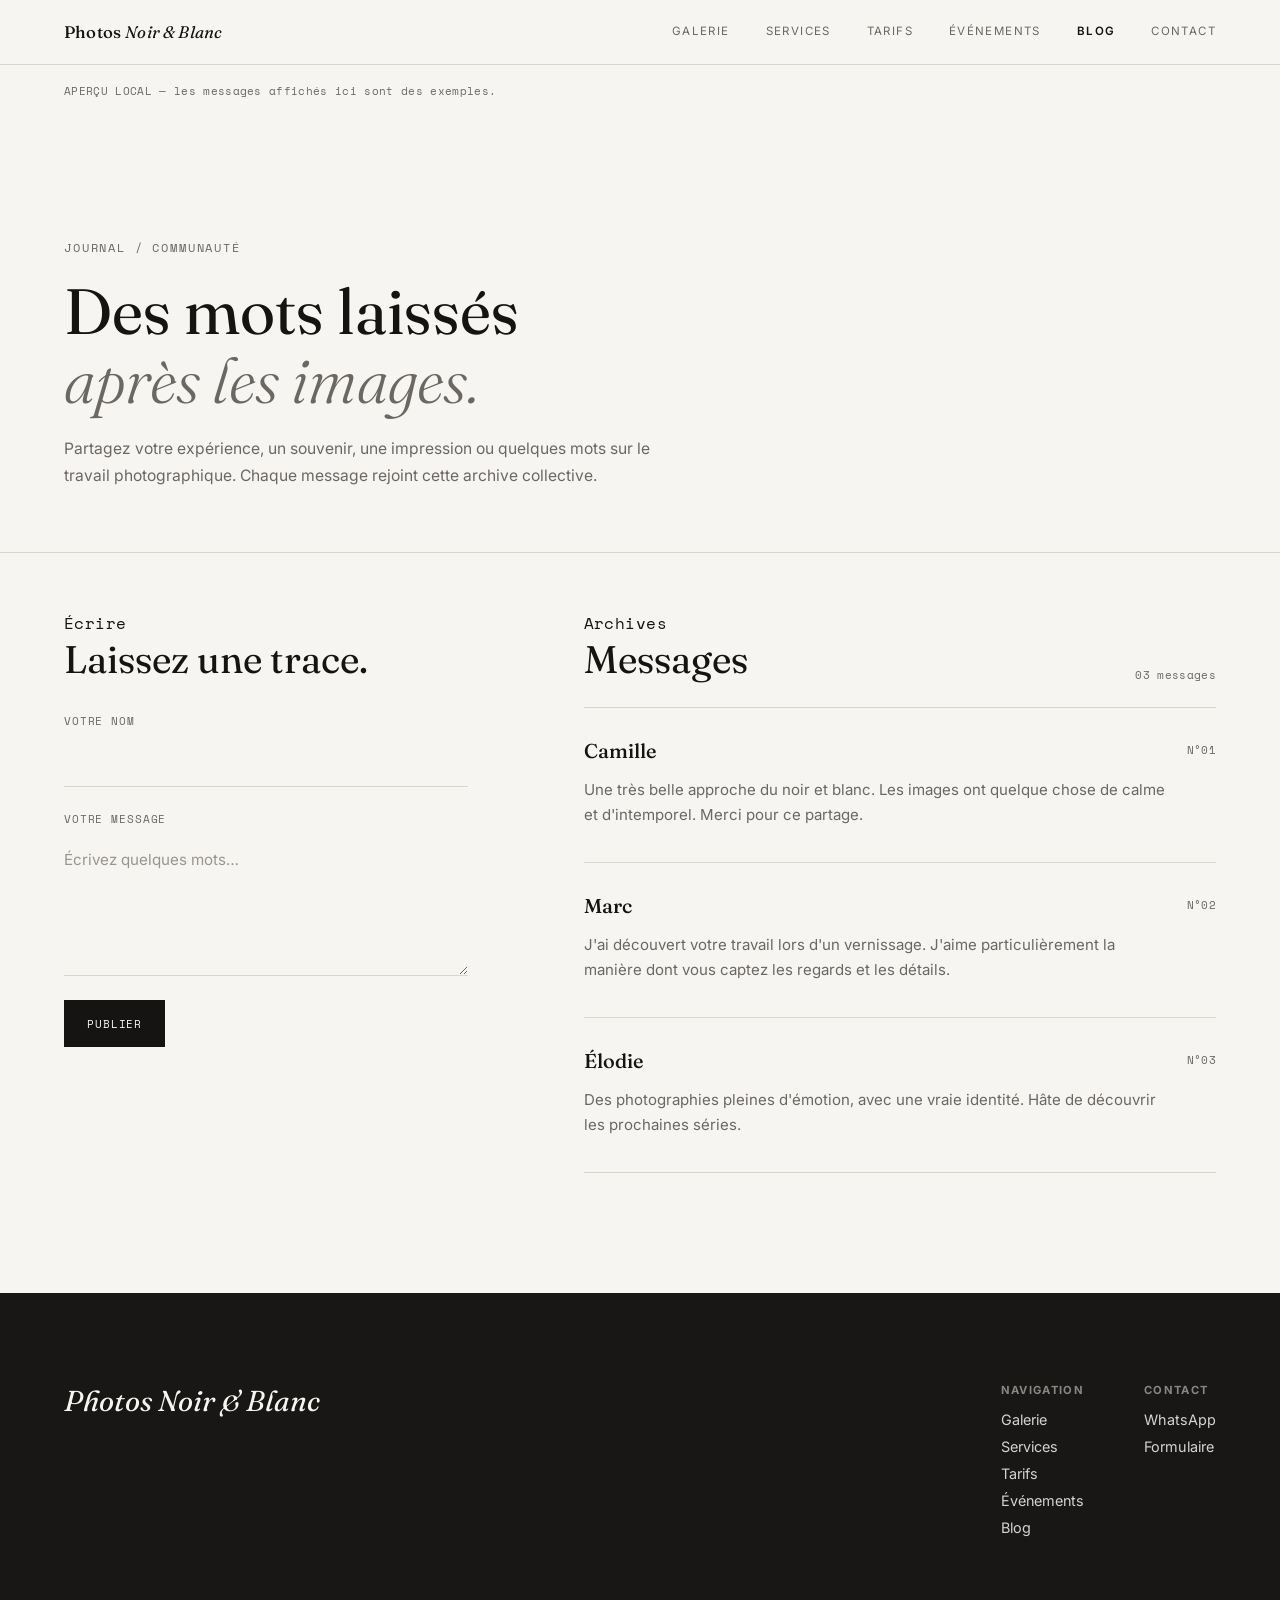
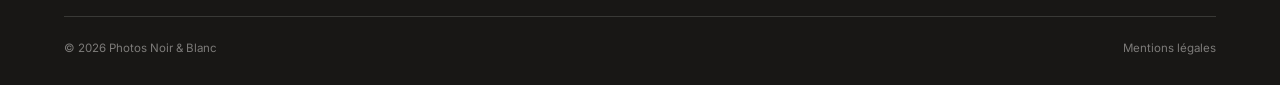
==== blog-preview.html @ 67def0b8 "Add files via upload" ====
<!DOCTYPE html>
<html lang="fr">
<head>
<meta charset="UTF-8">
<meta name="viewport" content="width=device-width, initial-scale=1.0">

<title>Blog — Photos Noir et Blanc</title>

<link rel="preconnect" href="https://fonts.googleapis.com">
<link href="https://fonts.googleapis.com/css2?family=Fraunces:ital,opsz,wght@0,9..144,300;0,9..144,500;0,9..144,600;1,9..144,400;1,9..144,500&family=Inter:wght@400;500;600&family=Space+Mono&display=swap" rel="stylesheet">
<link rel="stylesheet" href="style.css">
</head>

<body class="page-blog">

<header>
  <a href="index.html" class="wordmark">
    Photos <em>Noir & Blanc</em>
  </a>

  <button
    class="menu-toggle"
    type="button"
    aria-label="Ouvrir le menu"
    aria-expanded="false"
  >
    <span></span>
    <span></span>
  </button>

  <nav>
    <a href="galerie.html">Galerie</a>
    <a href="services.html">Services</a>
    <a href="tarifs.html">Tarifs</a>
    <a href="evenement.html">Événements</a>
    <a href="blog-preview.html" aria-current="page">Blog</a>
    <a href="contact.html">Contact</a>
  </nav>
</header>

<main>
  <div style="max-width:1500px;margin:18px auto 0;padding:0 5vw;">
    <div class="mono" style="font-size:.68rem;color:var(--mid);">
      APERÇU LOCAL — les messages affichés ici sont des exemples.
    </div>
  </div>


  <section class="blog-hero">
    <div class="tag mono">Journal / communauté</div>

    <h1>
      Des mots laissés <em>après les images.</em>
    </h1>

    <p>
      Partagez votre expérience, un souvenir, une impression ou quelques mots
      sur le travail photographique. Chaque message rejoint cette archive collective.
    </p>
  </section>

  <section class="blog-layout">

    <aside class="blog-form-wrap">

      <div class="section-label mono">Écrire</div>
      <h2>Laissez une trace.</h2>

      

      <form action="#" method="get" onsubmit="return false;">

        <div class="blog-field">
          <label for="username">Votre nom</label>

          <input
            id="username"
            type="text"
            name="username"
            maxlength="80"
            autocomplete="name"
            required
          >
        </div>

        <div class="blog-field">
          <label for="content">Votre message</label>

          <textarea
            id="content"
            name="content"
            maxlength="3000"
            placeholder="Écrivez quelques mots…"
            required
          ></textarea>
        </div>

        <button class="blog-submit" type="button">
          Publier
        </button>

      </form>
    </aside>

    <section class="blog-messages">

      <div class="blog-messages-head">
        <div>
          <div class="section-label mono">Archives</div>
          <h2>Messages</h2>
        </div>

        <span class="blog-count mono">03 messages</span>
      </div>

      <article class="blog-message">
        <div class="blog-message-meta">
          <div class="blog-message-author">Camille</div>
          <span class="blog-message-number mono">N°01</span>
        </div>
        <p>Une très belle approche du noir et blanc. Les images ont quelque chose de calme et d'intemporel. Merci pour ce partage.</p>
      </article>

      <article class="blog-message">
        <div class="blog-message-meta">
          <div class="blog-message-author">Marc</div>
          <span class="blog-message-number mono">N°02</span>
        </div>
        <p>J'ai découvert votre travail lors d'un vernissage. J'aime particulièrement la manière dont vous captez les regards et les détails.</p>
      </article>

      <article class="blog-message">
        <div class="blog-message-meta">
          <div class="blog-message-author">Élodie</div>
          <span class="blog-message-number mono">N°03</span>
        </div>
        <p>Des photographies pleines d'émotion, avec une vraie identité. Hâte de découvrir les prochaines séries.</p>
      </article>

    </section>

  </section>

</main>

<footer>

  <div class="foot-top">

    <div class="wordmark2">
      Photos Noir & Blanc
    </div>

    <div class="foot-links">

      <div>
        <h4>Navigation</h4>
        <a href="galerie.html">Galerie</a>
        <a href="services.html">Services</a>
        <a href="tarifs.html">Tarifs</a>
        <a href="evenement.html">Événements</a>
        <a href="blog.php">Blog</a>
      </div>

      <div>
        <h4>Contact</h4>
        <a
          href="https://wa.me/41797965654"
          target="_blank"
          rel="noopener"
        >
          WhatsApp
        </a>
        <a href="contact.html">Formulaire</a>
      </div>

    </div>

  </div>

  <div class="foot-bottom">
    <span>© 2026 Photos Noir & Blanc</span>
    <span>Mentions légales</span>
  </div>

</footer>

<script>
const menuToggle = document.querySelector('.menu-toggle');
const nav = document.querySelector('header nav');

if (menuToggle && nav) {
  menuToggle.addEventListener('click', () => {
    const isOpen = nav.classList.toggle('active');

    menuToggle.classList.toggle('active', isOpen);
    menuToggle.setAttribute('aria-expanded', String(isOpen));
    menuToggle.setAttribute(
      'aria-label',
      isOpen ? 'Fermer le menu' : 'Ouvrir le menu'
    );

    document.body.classList.toggle('menu-open', isOpen);
  });

  nav.querySelectorAll('a').forEach(link => {
    link.addEventListener('click', () => {
      nav.classList.remove('active');
      menuToggle.classList.remove('active');
      menuToggle.setAttribute('aria-expanded', 'false');
      menuToggle.setAttribute('aria-label', 'Ouvrir le menu');
      document.body.classList.remove('menu-open');
    });
  });

  document.addEventListener('keydown', event => {
    if (event.key === 'Escape' && nav.classList.contains('active')) {
      nav.classList.remove('active');
      menuToggle.classList.remove('active');
      menuToggle.setAttribute('aria-expanded', 'false');
      menuToggle.setAttribute('aria-label', 'Ouvrir le menu');
      document.body.classList.remove('menu-open');
      menuToggle.focus();
    }
  });
}
</script>

</body>
</html>
---- style.css ----
:root{
  --paper:#F6F5F2;
  --ink:#151413;
  --mid:#6B6864;
  --line:#DAD7D1;
  --charcoal:#181715;
  --charcoal-2:#242220;
}
*{margin:0;padding:0;box-sizing:border-box;}
html{scroll-behavior:smooth;}
body{
  background:var(--paper);
  color:var(--ink);
  font-family:'Inter',sans-serif;
  -webkit-font-smoothing:antialiased;
}
a{color:inherit;text-decoration:none;}
img{display:block;width:100%;height:100%;object-fit:cover;}
.mono{font-family:'Space Mono',monospace;letter-spacing:.03em;}
.display{font-family:'Fraunces',serif;}

/* ---------- header ---------- */
header{
  position:sticky;top:0;z-index:50;
  display:flex;align-items:center;justify-content:space-between;
  padding:22px 5vw;
  background:rgba(246,245,242,.88);
  backdrop-filter:blur(6px);
  border-bottom:1px solid var(--line);
}
.wordmark{font-family:'Fraunces',serif;font-weight:500;font-size:1.05rem;letter-spacing:.01em;}
.wordmark em{font-style:italic;font-weight:400;}
nav{display:flex;gap:clamp(16px,3vw,36px);}
nav a{
  font-size:.72rem;text-transform:uppercase;letter-spacing:.12em;
  color:var(--mid);position:relative;padding-bottom:2px;
  transition:color .2s;
}
nav a:hover, nav a:focus-visible{color:var(--ink);}

/* Page active dans la navigation */
nav a[aria-current="page"]{
  color:var(--ink);
  font-weight:600;
}

nav a:focus-visible{outline:2px solid var(--ink);outline-offset:4px;}

.menu-toggle{
  display:none;width:32px;height:30px;padding:0;border:0;
  background:transparent;cursor:pointer;position:relative;
  z-index:52;color:var(--ink);
}
.menu-toggle span{
  position:absolute;left:0;width:100%;height:1px;
  background:currentColor;
  transition:transform .35s ease,top .35s ease;
}
.menu-toggle span:first-child{top:9px;}
.menu-toggle span:last-child{top:20px;}

@media (max-width:760px){
  header{padding:18px 22px;}
  .wordmark{position:relative;z-index:52;}
  .menu-toggle{display:block;}

  header nav{
    position:fixed;inset:0;z-index:51;min-height:100svh;
    padding:100px 28px 45px;background:var(--paper);
    display:flex;flex-direction:column;align-items:flex-start;
    justify-content:center;gap:22px;
    opacity:0;visibility:hidden;pointer-events:none;
    transform:translateY(-8px);
    transition:opacity .35s ease,transform .35s ease,visibility .35s ease;
  }
  header nav.active{
    opacity:1;visibility:visible;pointer-events:auto;
    transform:translateY(0);
  }
  header nav a{
    font-family:'Fraunces',serif;
    font-size:clamp(2rem,10vw,3.6rem);
    text-transform:none;letter-spacing:0;line-height:1.05;
    color:var(--ink);
  }
  .menu-toggle.active span:first-child{
    top:15px;transform:rotate(45deg);
  }
  .menu-toggle.active span:last-child{
    top:15px;transform:rotate(-45deg);
  }
  body.menu-open{overflow:hidden;}
}

/* ---------- hero ---------- */
.hero{
  position:relative;
  height:100svh;min-height:560px;
  overflow:hidden;
  background:var(--charcoal);
}
.hero img{
  width:100%;height:100%;object-fit:cover;
  filter:saturate(0) contrast(1.03);
  opacity:.94;
}
.sprocket-rail{
  position:absolute;top:0;bottom:0;width:22px;
  display:flex;flex-direction:column;justify-content:space-evenly;
  align-items:center;z-index:3;
}
.sprocket-rail.left{left:0;background:linear-gradient(90deg,rgba(0,0,0,.55),transparent);}
.sprocket-rail.right{right:0;background:linear-gradient(270deg,rgba(0,0,0,.55),transparent);}
.sprocket-rail span{
  width:7px;height:9px;border-radius:2px;
  background:rgba(246,245,242,.55);
}
.frame-tag{
  position:absolute;top:26px;left:38px;z-index:3;
  color:var(--paper);font-size:.72rem;letter-spacing:.14em;
  display:flex;align-items:center;gap:10px;
}
.frame-tag::before{content:"";width:7px;height:7px;border-radius:50%;background:#e2483b;opacity:.85;}
.hero-copy{
  position:absolute;left:0;right:0;bottom:0;z-index:3;
  padding:0 5vw 64px;
  color:var(--paper);
}
.hero-copy .eyebrow{
  font-size:.72rem;letter-spacing:.16em;text-transform:uppercase;
  color:rgba(246,245,242,.7);margin-bottom:18px;
}
.hero-copy h1{
  font-family:'Fraunces',serif;font-weight:400;
  font-size:clamp(2.4rem,6.2vw,5.4rem);
  line-height:1.02;max-width:16ch;
}
.hero-copy h1 em{font-style:italic;font-weight:300;}
.hero-scroll{
  position:absolute;right:5vw;bottom:64px;z-index:3;
  color:var(--paper);font-size:.7rem;letter-spacing:.12em;
  writing-mode:vertical-rl;display:flex;align-items:center;gap:10px;
  opacity:.8;
}
.hero-scroll::after{content:"";width:1px;height:46px;background:rgba(246,245,242,.55);}
.hero::after{
  content:"";position:absolute;inset:0;z-index:2;
  background:linear-gradient(to top,rgba(10,10,9,.72) 0%,rgba(10,10,9,0) 42%);
}

/* ---------- statement ---------- */
.statement{
  padding:min(16vw,150px) 5vw min(12vw,110px);
  max-width:1100px;margin:0 auto;
}
.statement .tag{
  font-size:.72rem;letter-spacing:.16em;text-transform:uppercase;color:var(--mid);
  margin-bottom:28px;
}
.statement p{
  font-family:'Fraunces',serif;font-weight:300;
  font-size:clamp(1.5rem,3.4vw,2.5rem);
  line-height:1.35;max-width:22ch;
}
.statement p em{font-style:italic;color:var(--mid);}

/* ---------- contact sheet ---------- */
.sheet-head{
  display:flex;justify-content:space-between;align-items:flex-end;
  padding:0 5vw 30px;max-width:1500px;margin:0 auto;
  border-bottom:1px solid var(--line);
}
.sheet-head h2{font-family:'Fraunces',serif;font-weight:400;font-size:clamp(1.6rem,2.6vw,2.2rem);}
.sheet-head .count{font-size:.75rem;color:var(--mid);}
.sheet{
  max-width:1500px;margin:0 auto;padding:34px 5vw 10px;
  display:grid;grid-template-columns:repeat(4,1fr);gap:14px;
}
@media (max-width:980px){.sheet{grid-template-columns:repeat(2,1fr);}}
@media (max-width:520px){.sheet{grid-template-columns:1fr;}}
.frame{
  position:relative;aspect-ratio:4/5;overflow:hidden;
  background:var(--charcoal);cursor:pointer;
}
.frame img{
  filter:saturate(0) contrast(1.02);
  transition:transform .7s cubic-bezier(.2,.7,.2,1);
}
.frame:hover img{transform:scale(1.045);}
.frame .fnum{
  position:absolute;top:10px;left:12px;z-index:2;
  font-size:.68rem;color:var(--paper);opacity:.85;
}
.frame .fcap{
  position:absolute;left:12px;right:12px;bottom:12px;z-index:2;
  color:var(--paper);font-size:.78rem;
  transform:translateY(8px);opacity:0;
  transition:opacity .3s ease, transform .3s ease;
}
.frame:hover .fcap, .frame:focus-visible .fcap{opacity:1;transform:translateY(0);}
.frame::after{
  content:"";position:absolute;inset:0;z-index:1;
  background:linear-gradient(to top,rgba(10,10,9,.65) 0%,rgba(10,10,9,0) 46%);
  opacity:.5;transition:opacity .3s;
}
.frame:hover::after{opacity:.85;}
.frame:focus-visible{outline:2px solid var(--ink);outline-offset:3px;}

/* ---------- services strip ---------- */
.services{
  border-top:1px solid var(--line);border-bottom:1px solid var(--line);
  margin-top:min(12vw,110px);
}
.services ul{
  max-width:1500px;margin:0 auto;padding:0 5vw;
  list-style:none;display:grid;grid-template-columns:repeat(4,1fr);
}
.services li{
  border-left:1px solid var(--line);
  padding:44px 26px;
}
.services li:first-child{border-left:none;}
@media (max-width:820px){
  .services ul{grid-template-columns:repeat(2,1fr);}
  .services li:nth-child(3){border-left:none;}
}
@media (max-width:520px){
  .services ul{grid-template-columns:1fr;}
  .services li{border-left:none;border-top:1px solid var(--line);}
  .services li:first-child{border-top:none;}
}
.services .snum{font-size:.7rem;color:var(--mid);display:block;margin-bottom:16px;}
.services h3{font-family:'Fraunces',serif;font-weight:400;font-size:1.25rem;margin-bottom:10px;}
.services p{font-size:.86rem;color:var(--mid);line-height:1.55;}

/* ---------- footer ---------- */
footer{
  background:var(--charcoal);color:var(--paper);
  padding:min(10vw,90px) 5vw 30px;
}
.foot-top{
  display:flex;flex-wrap:wrap;gap:40px;justify-content:space-between;
  padding-bottom:min(8vw,70px);
}
footer .wordmark2{font-family:'Fraunces',serif;font-style:italic;font-weight:400;font-size:1.8rem;}
.foot-links{display:flex;gap:60px;flex-wrap:wrap;}
.foot-links div h4{font-size:.7rem;letter-spacing:.12em;text-transform:uppercase;color:rgba(246,245,242,.5);margin-bottom:14px;}
.foot-links div a{display:block;font-size:.9rem;margin-bottom:10px;color:rgba(246,245,242,.85);}
.foot-links div a:hover{color:#fff;}
.foot-bottom{
  display:flex;justify-content:space-between;flex-wrap:wrap;gap:10px;
  padding-top:24px;border-top:1px solid rgba(246,245,242,.15);
  font-size:.72rem;color:rgba(246,245,242,.45);
}

@media (prefers-reduced-motion: reduce){
  html{scroll-behavior:auto;}
  .frame img, .frame .fcap, .frame::after{transition:none;}
}

/* ========================================
   PAGE ÉVÉNEMENTS
======================================== */
.page-hero{
  max-width:1500px;
  margin:0 auto;
  padding:min(14vw,140px) 5vw 62px;
  border-bottom:1px solid var(--line);
}

.page-hero .tag{
  font-size:.72rem;
  letter-spacing:.16em;
  text-transform:uppercase;
  color:var(--mid);
  margin-bottom:20px;
}

.page-hero h1{
  font-family:'Fraunces',serif;
  font-weight:400;
  font-size:clamp(2.3rem,5vw,4rem);
  line-height:1.08;
  max-width:15ch;
  margin-bottom:22px;
}

.page-hero h1 em{
  font-style:italic;
  font-weight:300;
  color:var(--mid);
}

.page-hero p{
  max-width:56ch;
  color:var(--mid);
  line-height:1.7;
  font-size:.98rem;
}

/* ---------- EVENTS ---------- */

.events{
  max-width:1500px;
  margin:0 auto;
  padding:12px 5vw min(14vw,120px);
}

.events-head{
  display:flex;
  justify-content:space-between;
  align-items:flex-end;
  gap:30px;
  padding:38px 0 24px;
}

.events-head h2{
  font-family:'Fraunces',serif;
  font-size:clamp(1.5rem,2.6vw,2.1rem);
  font-weight:400;
}

.events-head span{
  font-size:.72rem;
  color:var(--mid);
}

.event-row{
  display:grid;
  grid-template-columns:120px 1fr 220px;
  gap:38px;
  align-items:center;
  min-height:190px;
  padding:38px 0;
  border-top:1px solid var(--line);
}

.event-row:last-child{
  border-bottom:1px solid var(--line);
}

.event-date{
  font-family:'Space Mono',monospace;
  color:var(--mid);
  font-size:.75rem;
  line-height:1.55;
}

.event-copy h3{
  font-family:'Fraunces',serif;
  font-weight:400;
  font-size:clamp(1.5rem,2.8vw,2.15rem);
  margin-bottom:12px;
}

.event-copy p{
  color:var(--mid);
  line-height:1.65;
  max-width:58ch;
  font-size:.94rem;
}

.event-status{
  justify-self:end;
  font-family:'Space Mono',monospace;
  font-size:.7rem;
  letter-spacing:.06em;
  text-transform:uppercase;
  border:1px solid var(--line);
  padding:10px 15px;
  color:var(--mid);
}

@media(max-width:760px){
  .events-head{
    align-items:flex-start;
    flex-direction:column;
    gap:8px;
  }

  .event-row{
    grid-template-columns:1fr;
    gap:14px;
    padding:32px 0;
  }

  .event-status{
    justify-self:start;
  }
}

/* ---------- PROMOTION ---------- */

.promote{
  background:var(--charcoal);
  color:var(--paper);
}

.promote-inner{
  max-width:1500px;
  margin:0 auto;
  padding:min(12vw,110px) 5vw;
  display:grid;
  grid-template-columns:minmax(0,1.25fr) minmax(280px,.75fr);
  gap:min(10vw,130px);
  align-items:end;
}

.promote .tag{
  font-size:.72rem;
  letter-spacing:.16em;
  text-transform:uppercase;
  color:rgba(246,245,242,.5);
  margin-bottom:22px;
}

.promote h2{
  font-family:'Fraunces',serif;
  font-weight:400;
  font-size:clamp(2rem,4.5vw,3.8rem);
  line-height:1.08;
  max-width:14ch;
}

.promote h2 em{
  font-style:italic;
  font-weight:300;
  color:rgba(246,245,242,.6);
}

.promote-side{
  border-top:1px solid rgba(246,245,242,.2);
  padding-top:25px;
}

.promote-side p{
  color:rgba(246,245,242,.68);
  line-height:1.7;
  font-size:.94rem;
  margin-bottom:28px;
}

.price-line{
  display:flex;
  justify-content:space-between;
  gap:25px;
  padding:16px 0;
  border-top:1px solid rgba(246,245,242,.16);
  border-bottom:1px solid rgba(246,245,242,.16);
  margin-bottom:28px;
  font-family:'Space Mono',monospace;
  font-size:.74rem;
}

.price-line span:first-child{
  color:rgba(246,245,242,.5);
}

.whatsapp-btn{
  display:inline-flex;
  align-items:center;
  justify-content:center;
  padding:14px 22px;
  border:1px solid rgba(246,245,242,.75);
  font-size:.72rem;
  letter-spacing:.08em;
  text-transform:uppercase;
  transition:background .2s,color .2s;
}

.whatsapp-btn:hover{
  background:var(--paper);
  color:var(--ink);
}

@media(max-width:820px){
  .promote-inner{
    grid-template-columns:1fr;
    gap:48px;
  }
}

/* ========================================
   ARCHIVES / ÉVÉNEMENTS PASSÉS
======================================== */

.past-events{
  max-width:1500px;
  margin:0 auto;
  padding:0 5vw min(14vw,120px);
}

.past-events-head{
  display:flex;
  align-items:flex-end;
  justify-content:space-between;
  gap:30px;
  padding:72px 0 28px;
  border-bottom:1px solid var(--line);
}

.past-events-head .tag{
  font-size:.72rem;
  letter-spacing:.16em;
  text-transform:uppercase;
  color:var(--mid);
  margin-bottom:14px;
}

.past-events-head h2{
  font-family:'Fraunces',serif;
  font-size:clamp(1.8rem,3vw,2.6rem);
  font-weight:400;
}

.past-events-head > span{
  font-size:.72rem;
  color:var(--mid);
}

.past-event-card{
  padding:42px 0 62px;
  border-bottom:1px solid var(--line);
}

.past-event-meta{
  display:flex;
  align-items:center;
  justify-content:space-between;
  gap:20px;
  margin-bottom:28px;
  color:var(--mid);
  font-size:.7rem;
}

.past-badge{
  border:1px solid var(--line);
  padding:8px 12px;
  text-transform:uppercase;
  letter-spacing:.08em;
}

.past-event-intro{
  display:grid;
  grid-template-columns:minmax(0,1fr) auto;
  gap:50px;
  align-items:end;
  margin-bottom:32px;
}

.past-event-intro h3{
  font-family:'Fraunces',serif;
  font-size:clamp(1.7rem,3.2vw,2.8rem);
  font-weight:400;
  margin-bottom:12px;
}

.past-event-intro p{
  max-width:58ch;
  color:var(--mid);
  line-height:1.65;
  font-size:.94rem;
}

.past-event-address{
  color:var(--mid);
  font-size:.72rem;
  line-height:1.7;
  text-align:right;
}

.past-event-media{
  display:grid;
  grid-template-columns:minmax(0,1fr) minmax(320px,.82fr);
  gap:16px;
  align-items:stretch;
}

.event-video-wrap,
.event-map-wrap{
  min-height:390px;
  background:var(--charcoal);
  overflow:hidden;
}

.event-video-wrap video{
  display:block;
  width:100%;
  height:100%;
  min-height:390px;
  object-fit:cover;
  background:var(--charcoal);
}

.event-map-wrap iframe{
  display:block;
  width:100%;
  height:100%;
  min-height:390px;
  border:0;
  filter:grayscale(1) contrast(.92);
}

@media(max-width:900px){
  .past-event-media{
    grid-template-columns:1fr;
  }

  .event-video-wrap,
  .event-map-wrap,
  .event-video-wrap video,
  .event-map-wrap iframe{
    min-height:340px;
  }
}

@media(max-width:620px){
  .past-events-head{
    align-items:flex-start;
    flex-direction:column;
    gap:8px;
    padding-top:52px;
  }

  .past-event-card{
    padding:34px 0 48px;
  }

  .past-event-intro{
    grid-template-columns:1fr;
    gap:18px;
  }

  .past-event-address{
    text-align:left;
  }

  .event-video-wrap,
  .event-map-wrap,
  .event-video-wrap video,
  .event-map-wrap iframe{
    min-height:260px;
  }
}


/* ========================================
   PAGE BLOG
======================================== */

.blog-hero{
  max-width:1500px;
  margin:0 auto;
  padding:min(14vw,140px) 5vw 62px;
  border-bottom:1px solid var(--line);
}

.blog-hero .tag{
  font-size:.72rem;
  letter-spacing:.16em;
  text-transform:uppercase;
  color:var(--mid);
  margin-bottom:20px;
}

.blog-hero h1{
  font-family:'Fraunces',serif;
  font-weight:400;
  font-size:clamp(2.3rem,5vw,4rem);
  line-height:1.08;
  max-width:15ch;
  margin-bottom:22px;
}

.blog-hero h1 em{
  font-style:italic;
  font-weight:300;
  color:var(--mid);
}

.blog-hero p{
  max-width:62ch;
  color:var(--mid);
  line-height:1.7;
  font-size:.98rem;
}

/* ---------- mise en page blog ---------- */

.blog-layout{
  max-width:1500px;
  margin:0 auto;
  padding:58px 5vw min(14vw,120px);
  display:grid;
  grid-template-columns:minmax(280px,.78fr) minmax(0,1.22fr);
  gap:min(9vw,130px);
  align-items:start;
}

/* ---------- formulaire ---------- */

.blog-form-wrap{
  position:sticky;
  top:110px;
}

.blog-form-wrap .tag,
.blog-messages-head .tag{
  font-size:.72rem;
  letter-spacing:.16em;
  text-transform:uppercase;
  color:var(--mid);
  margin-bottom:14px;
}

.blog-form-wrap h2,
.blog-messages-head h2{
  font-family:'Fraunces',serif;
  font-weight:400;
  font-size:clamp(1.7rem,3vw,2.5rem);
}

.blog-form-wrap h2{
  margin-bottom:30px;
}

.blog-field{
  margin-bottom:24px;
}

.blog-field label{
  display:block;
  margin-bottom:9px;
  font-family:'Space Mono',monospace;
  font-size:.68rem;
  letter-spacing:.08em;
  text-transform:uppercase;
  color:var(--mid);
}

.blog-field input,
.blog-field textarea{
  display:block;
  width:100%;
  padding:12px 0;
  border:0;
  border-bottom:1px solid var(--line);
  border-radius:0;
  outline:0;
  background:transparent;
  color:var(--ink);
  font-family:'Inter',sans-serif;
  font-size:.95rem;
  line-height:1.6;
  transition:border-color .2s;
}

.blog-field textarea{
  min-height:140px;
  resize:vertical;
}

.blog-field input::placeholder,
.blog-field textarea::placeholder{
  color:#99958f;
}

.blog-field input:focus,
.blog-field textarea:focus{
  border-bottom-color:var(--ink);
}

.blog-submit{
  display:inline-flex;
  align-items:center;
  justify-content:center;
  padding:14px 22px;
  border:1px solid var(--ink);
  background:var(--ink);
  color:var(--paper);
  font-family:'Space Mono',monospace;
  font-size:.7rem;
  letter-spacing:.08em;
  text-transform:uppercase;
  cursor:pointer;
  transition:background .2s,color .2s;
}

.blog-submit:hover,
.blog-submit:focus-visible{
  background:transparent;
  color:var(--ink);
}

/* ---------- messages ---------- */

.blog-messages-head{
  display:flex;
  align-items:flex-end;
  justify-content:space-between;
  gap:30px;
  padding-bottom:24px;
  border-bottom:1px solid var(--line);
}

.blog-count{
  flex-shrink:0;
  color:var(--mid);
  font-size:.7rem;
}

.blog-message{
  padding:30px 0 34px;
  border-bottom:1px solid var(--line);
}

.blog-message-meta{
  display:flex;
  justify-content:space-between;
  align-items:center;
  gap:20px;
  margin-bottom:14px;
}

.blog-message-author{
  font-family:'Fraunces',serif;
  font-size:1.25rem;
  font-weight:500;
}

.blog-message-number{
  color:var(--mid);
  font-size:.68rem;
}

.blog-message p{
  max-width:65ch;
  color:var(--mid);
  font-size:.94rem;
  line-height:1.7;
  white-space:pre-wrap;
  overflow-wrap:anywhere;
}

.blog-empty{
  padding:34px 0;
  border-bottom:1px solid var(--line);
  color:var(--mid);
  font-size:.94rem;
  line-height:1.7;
}

.blog-alert{
  margin-bottom:24px;
  padding:14px 16px;
  border:1px solid var(--line);
  color:var(--mid);
  font-size:.86rem;
  line-height:1.55;
}

.blog-alert.error{
  border-color:#8f4b43;
  color:#70413c;
}

/* ---------- responsive blog ---------- */

@media(max-width:860px){
  .blog-layout{
    grid-template-columns:1fr;
    gap:64px;
  }

  .blog-form-wrap{
    position:static;
  }
}

@media(max-width:620px){
  .blog-hero{
    padding-top:80px;
    padding-bottom:46px;
  }

  .blog-layout{
    padding-top:40px;
    gap:52px;
  }

  .blog-messages-head{
    flex-direction:column;
    align-items:flex-start;
    gap:8px;
  }

  .blog-message{
    padding:26px 0 30px;
  }
}
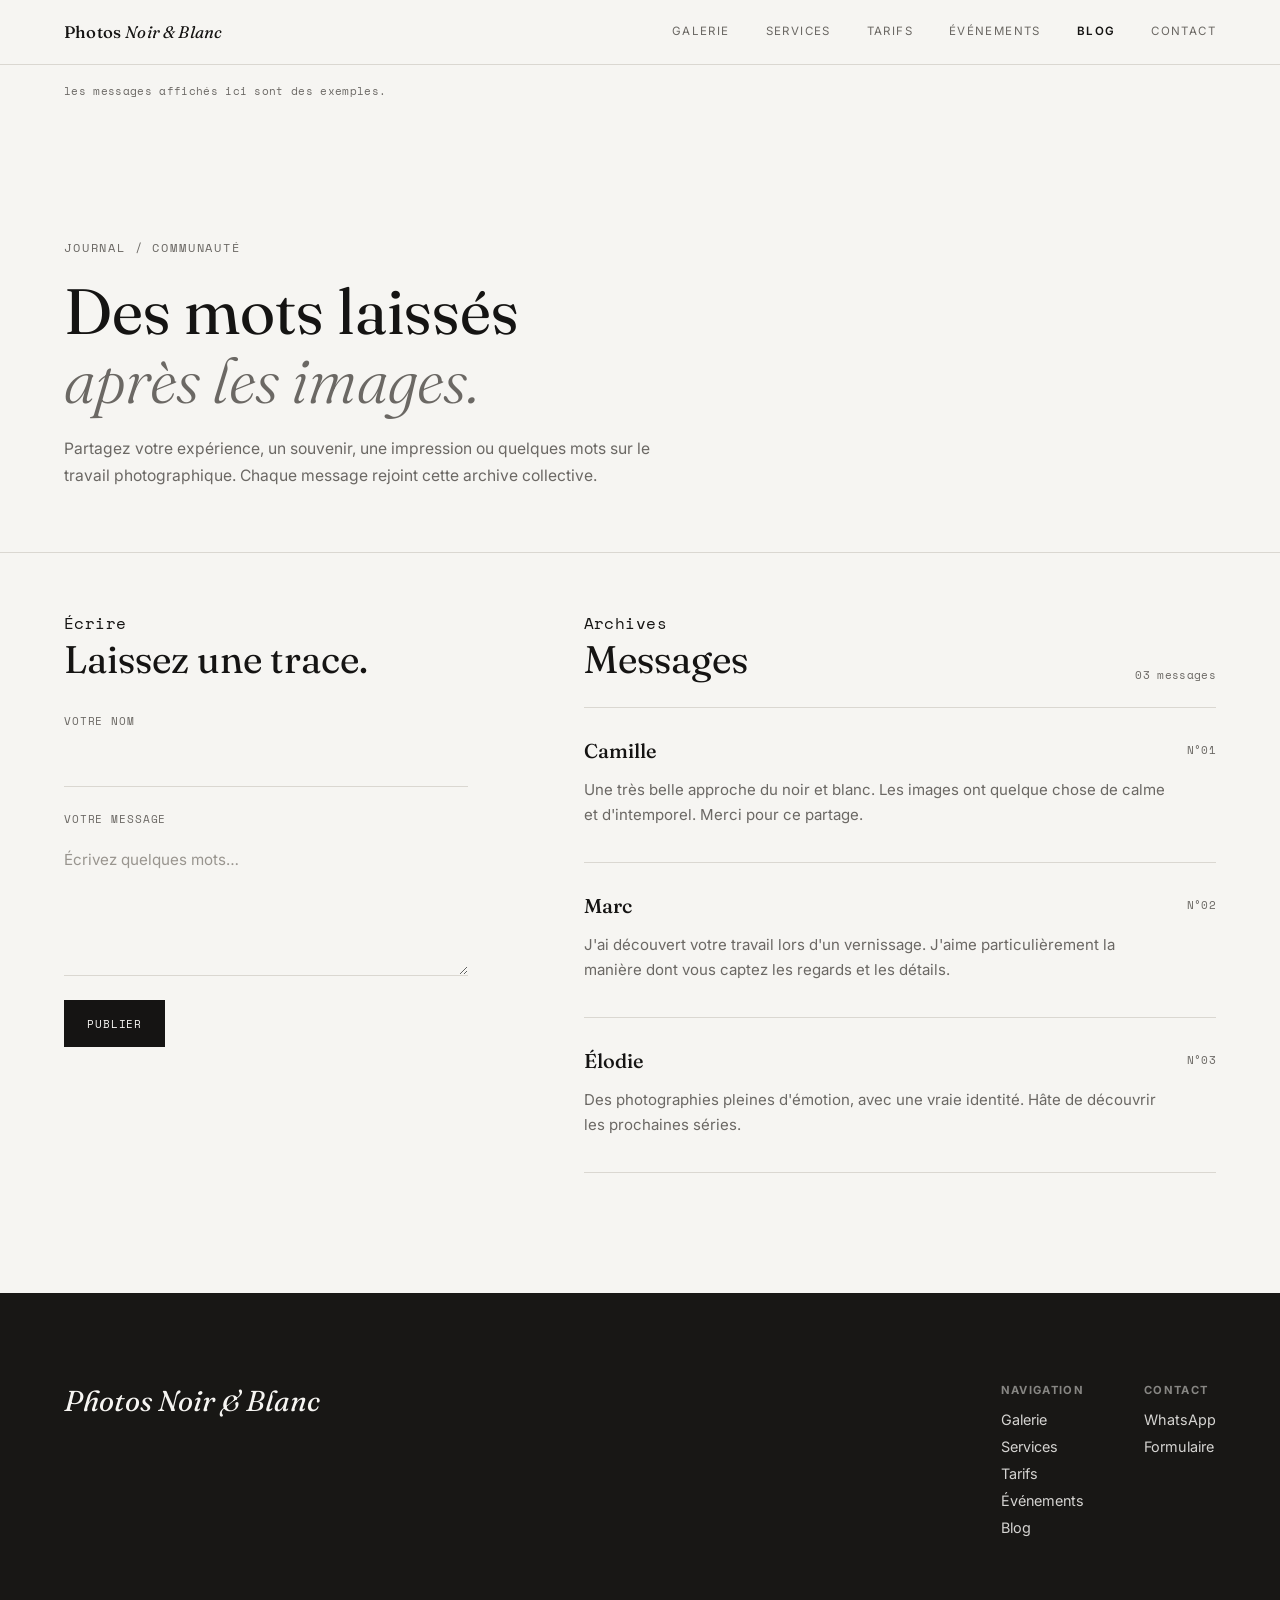
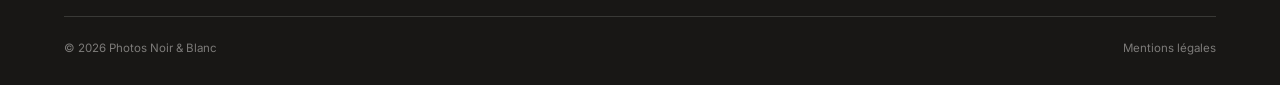
==== commit b20a7b4b: "ajout du changement d'anneé dans l'agenda automatique" ====
--- a/blog-preview.html
+++ b/blog-preview.html
@@ -41,7 +41,7 @@
 <main>
   <div style="max-width:1500px;margin:18px auto 0;padding:0 5vw;">
     <div class="mono" style="font-size:.68rem;color:var(--mid);">
-      APERÇU LOCAL — les messages affichés ici sont des exemples.
+      les messages affichés ici sont des exemples.
     </div>
   </div>
 
